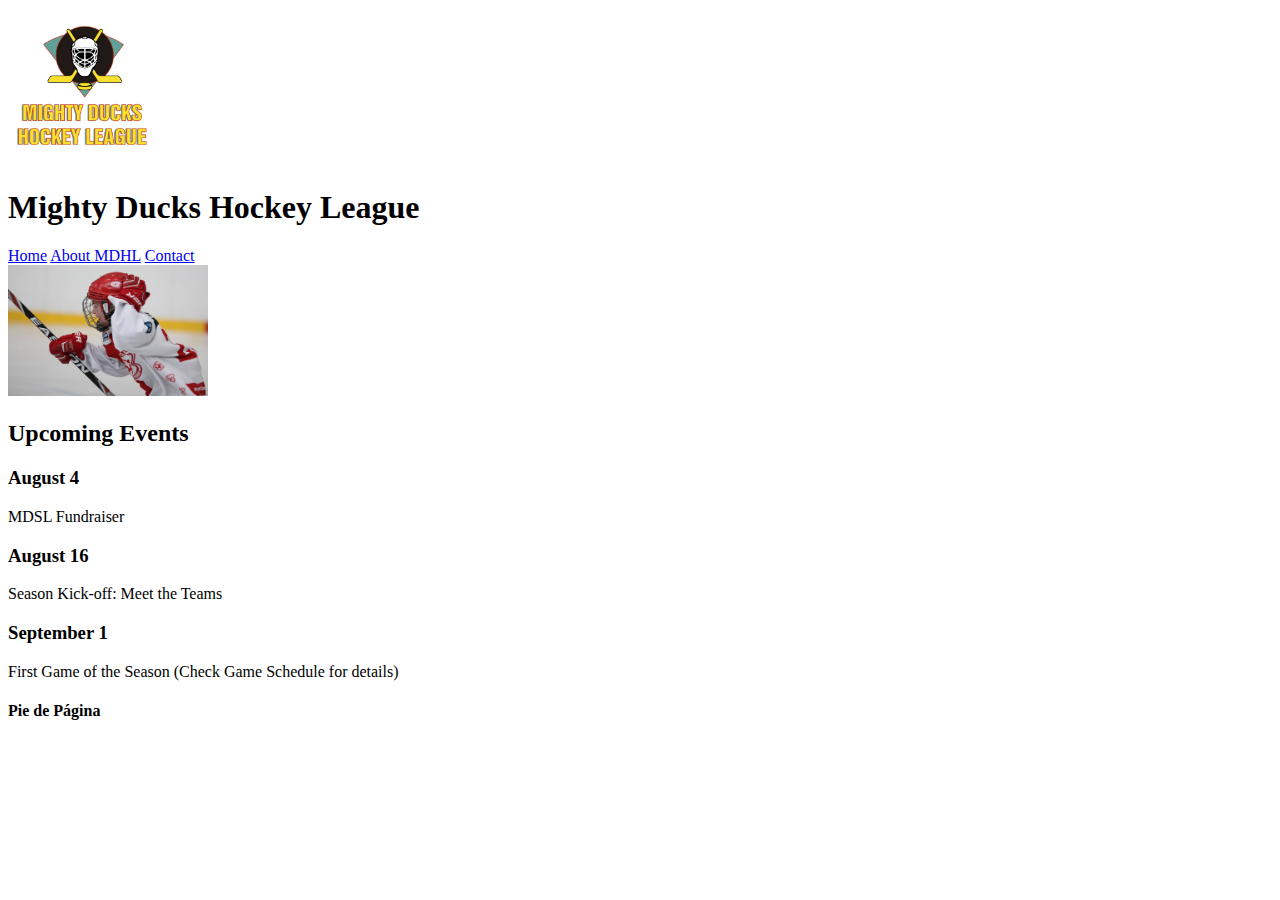
==== index.html @ 4bf77fae "primer commit" ====
<!DOCTYPE html>
<html lang="en">

<head>
    <meta charset="UTF-8">
    <meta http-equiv="X-UA-Compatible" content="IE=edge">
    <meta name="viewport" content="width=device-width, initial-scale=1.0">
    <title>Document</title>
</head>

<body>
    <header>
        <img src="assets/Logo Mighty ducks-01.png" alt="Logo" width="150px">
        <h1>Mighty Ducks Hockey League</h1>
    </header>
    <nav>
        <a href="#">Home</a>
        <a href="about.html">About MDHL</a>
        <a href="contact.html">Contact</a>
    </nav>
    <main>
        <section>
            <article>
                <img src="assets/hockey  1.jpg" alt="img1" width="200px">
                <h2>Upcoming Events</h2>

                <h3>August 4</h3>
                <p>MDSL Fundraiser</p>
                <h3>August 16</h3>
                <p>Season Kick-off: Meet the Teams</p>
                <h3>September 1</h3>
                <p>First Game of the Season (Check Game Schedule for details)</p>

            </article>
        </section>
    </main>
    <footer>
        <h4>Pie de Página</h4>
    </footer>
</body>

</html>
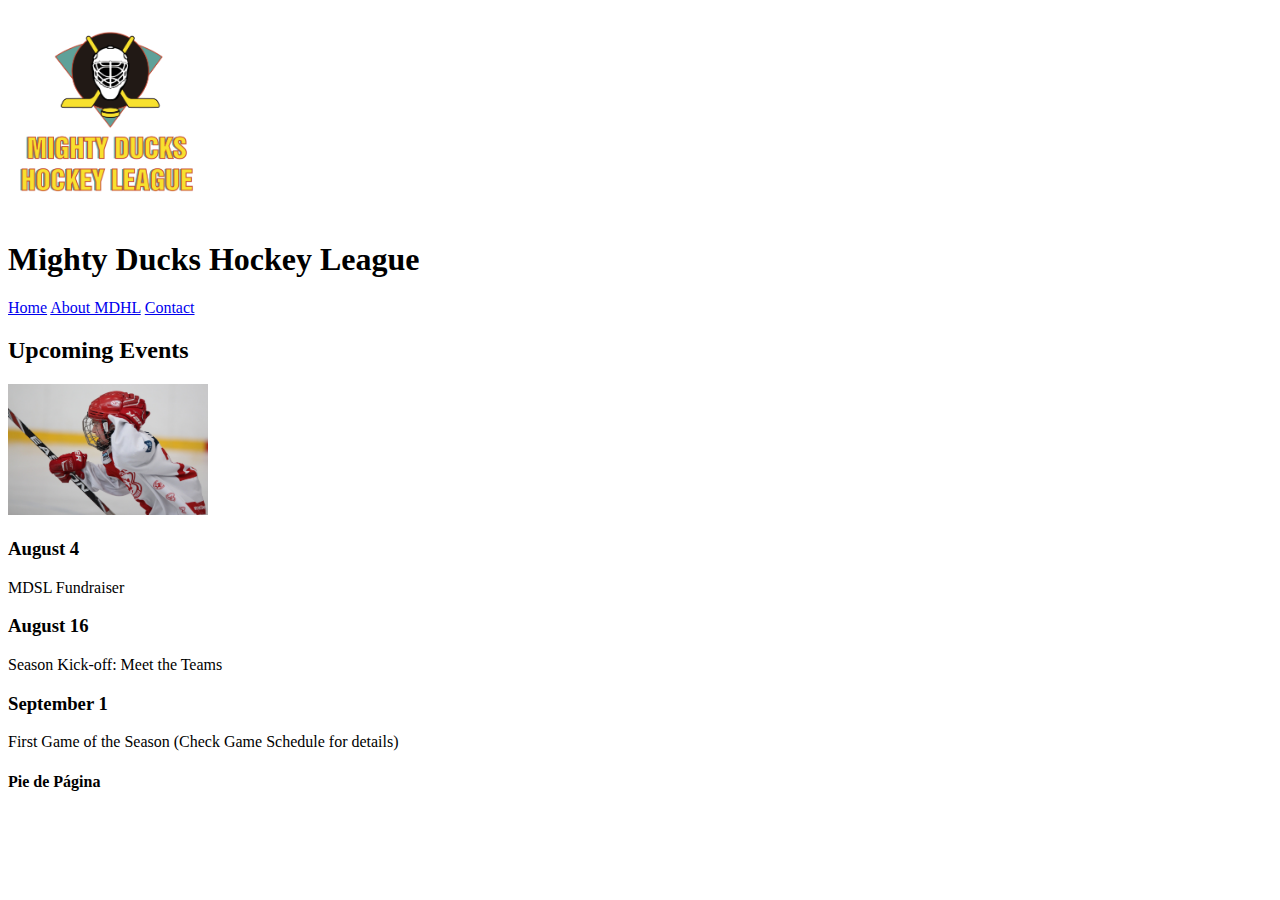
==== commit 8e384cfd: "Se corrigieron errores" ====
--- a/index.html
+++ b/index.html
@@ -5,12 +5,15 @@
     <meta charset="UTF-8">
     <meta http-equiv="X-UA-Compatible" content="IE=edge">
     <meta name="viewport" content="width=device-width, initial-scale=1.0">
-    <title>Document</title>
+    <title>Task-1</title>
+    <style>
+        img{width: 200px;}
+    </style>
 </head>
 
 <body>
     <header>
-        <img src="assets/Logo Mighty ducks-01.png" alt="Logo" width="150px">
+        <img src="assets/Logo_Mighty_ducks-01.png" alt="Logo">
         <h1>Mighty Ducks Hockey League</h1>
     </header>
     <nav>
@@ -20,9 +23,10 @@
     </nav>
     <main>
         <section>
+            <h2>Upcoming Events</h2>
             <article>
-                <img src="assets/hockey  1.jpg" alt="img1" width="200px">
-                <h2>Upcoming Events</h2>
+                <img src="assets/hockey1.jpg" alt="img1">
+                
 
                 <h3>August 4</h3>
                 <p>MDSL Fundraiser</p>
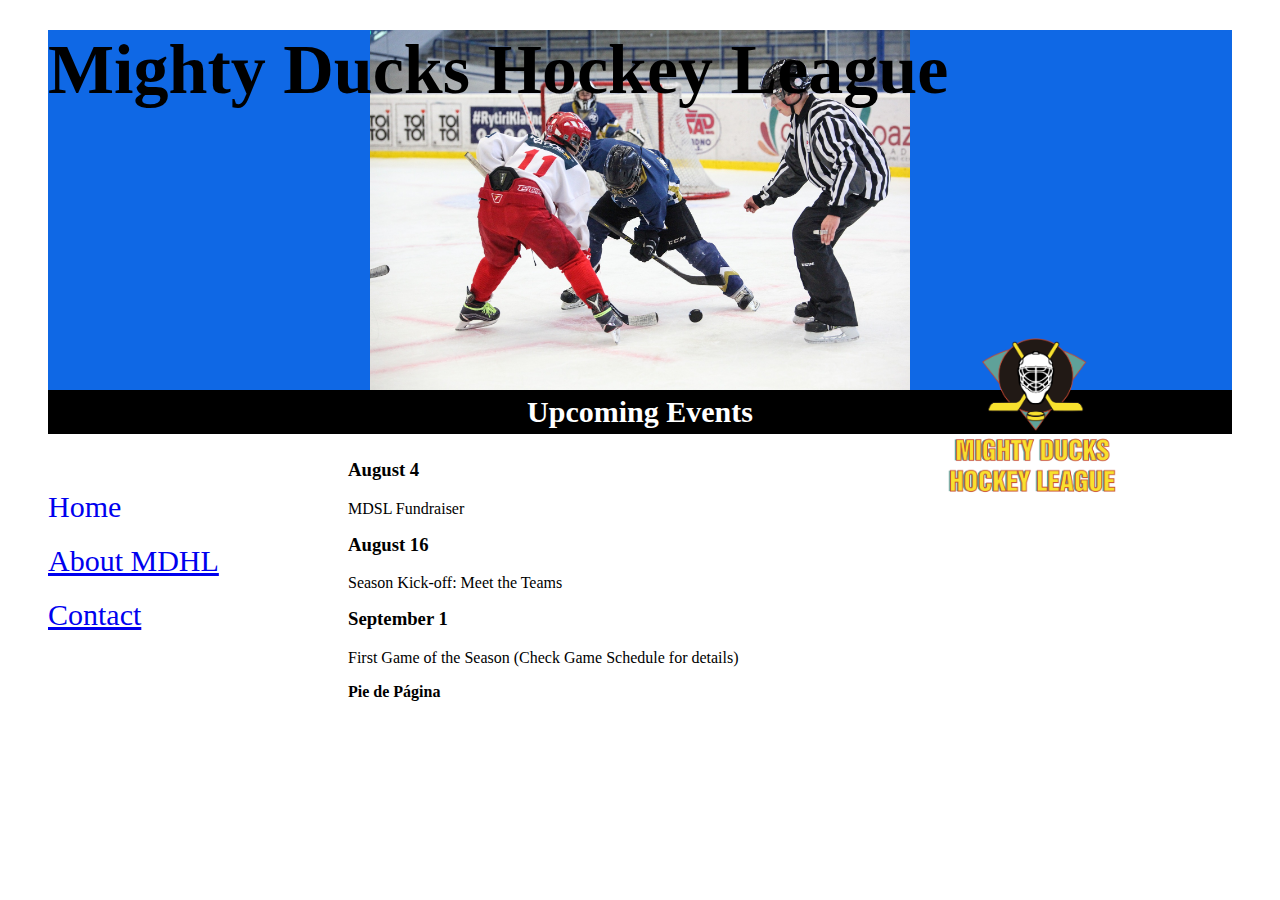
==== commit 05e8d034: "Se agrego 2 estilos css" ====
--- a/index.html
+++ b/index.html
@@ -5,29 +5,30 @@
     <meta charset="UTF-8">
     <meta http-equiv="X-UA-Compatible" content="IE=edge">
     <meta name="viewport" content="width=device-width, initial-scale=1.0">
+    <link rel="stylesheet" href="styles/style1.css">
+    <!-- <link rel="stylesheet" href="styles/style2.css"> -->
     <title>Task-1</title>
-    <style>
-        img{width: 200px;}
-    </style>
+    
 </head>
 
 <body>
     <header>
-        <img src="assets/Logo_Mighty_ducks-01.png" alt="Logo">
         <h1>Mighty Ducks Hockey League</h1>
+        <img class="fondo2" src="assets/design1_image2.jpg" alt="fondo2">
     </header>
     <nav>
-        <a href="#">Home</a>
+        <a class="active" href="#">Home</a>
         <a href="about.html">About MDHL</a>
         <a href="contact.html">Contact</a>
     </nav>
     <main>
         <section>
+            <img class="logo" src="assets/Logo_Mighty_ducks-01.png" alt="Logo">
             <h2>Upcoming Events</h2>
+            
             <article>
-                <img src="assets/hockey1.jpg" alt="img1">
+                <!-- <img src="assets/hockey1.jpg" alt="img1"> -->
                 
-
                 <h3>August 4</h3>
                 <p>MDSL Fundraiser</p>
                 <h3>August 16</h3>
--- a/styles/style1.css
+++ b/styles/style1.css
@@ -0,0 +1,57 @@
+* {
+    margin-top: 0;
+}
+body {
+    font-family: cursive;
+    padding: 30px 40px;
+}
+
+article, .div-article {
+    margin-left: 300px;
+}
+header {
+    background-image: url(../assets/design1_image1.jpg);
+    background-size: contain;
+    background-repeat: no-repeat;
+    background-position: center;
+    background-color: rgba(11, 102, 229, 0.985);
+    font-size: 35px;
+    height: 40vh;
+    margin-top: 0px;
+}
+
+h2 {
+    background-color: black;
+    color: white;
+    text-align: center;
+    font-size: 30px;
+    padding: 5px 0;
+}
+nav {
+    width: 20vw;
+    font-size: 30px;
+    position: absolute;
+    padding-top: 80px;
+}
+.logo{
+    height: 200px;
+    position: absolute;
+    right: 150px;
+    top:35%
+}
+nav>a {
+    display: block;
+    margin-top: 20px;
+}
+.active{
+    text-decoration: none;
+}
+.fondo2{
+    display: none;
+}
+p{
+    padding-right: 20px;
+}
+footer{
+    margin-left: 300px;
+}--- a/styles/style2.css
+++ b/styles/style2.css
@@ -0,0 +1,78 @@
+* {
+    margin-top: 0;
+}
+body {
+    font-family: cursive;
+    padding: 0px 20px;
+}
+header{
+    text-align: center;
+    font-size: 1.3em;
+}
+h2 {
+    background-color: whitesmoke;
+    text-align: center;
+    font-size: 2rem;
+    padding: 5px 0;
+    border: 2px solid black;
+}
+h1{
+    margin-bottom: 0;
+}
+
+.fondo2{
+    width: 65%;
+    object-fit: cover;
+    /* margin-left: 10%;     */
+}
+section{
+    position: relative;
+}
+.logo{
+    width: 250px;
+    position: absolute;
+    top:50px
+}
+
+nav{
+    position: absolute;
+    top: 60px;
+    right: 80px;
+}
+nav a{
+    font-size: 1.2rem;
+    text-decoration: none;
+    border:solid black;
+    color: white;
+    background-color: rgb(0, 136, 255);
+    text-align: center;
+    padding: 3px 0;
+    
+    display: inline-block;
+    margin: 0 5px;
+    width: 140px;
+} 
+.active{
+    font-size: 1.2rem;
+    text-decoration: none;
+    border:solid black;
+    color: white;
+    background-color: rgb(29, 184, 5);
+    text-align: center;
+    padding: 3px 0;
+    
+    display: inline-block;
+    margin: 0 5px;
+    width: 140px;
+}
+article, .div-article{
+    margin-left: 300px;
+}
+p{
+    padding-right: 20px;
+}
+footer{
+    margin-left: 300px;
+}
+
+
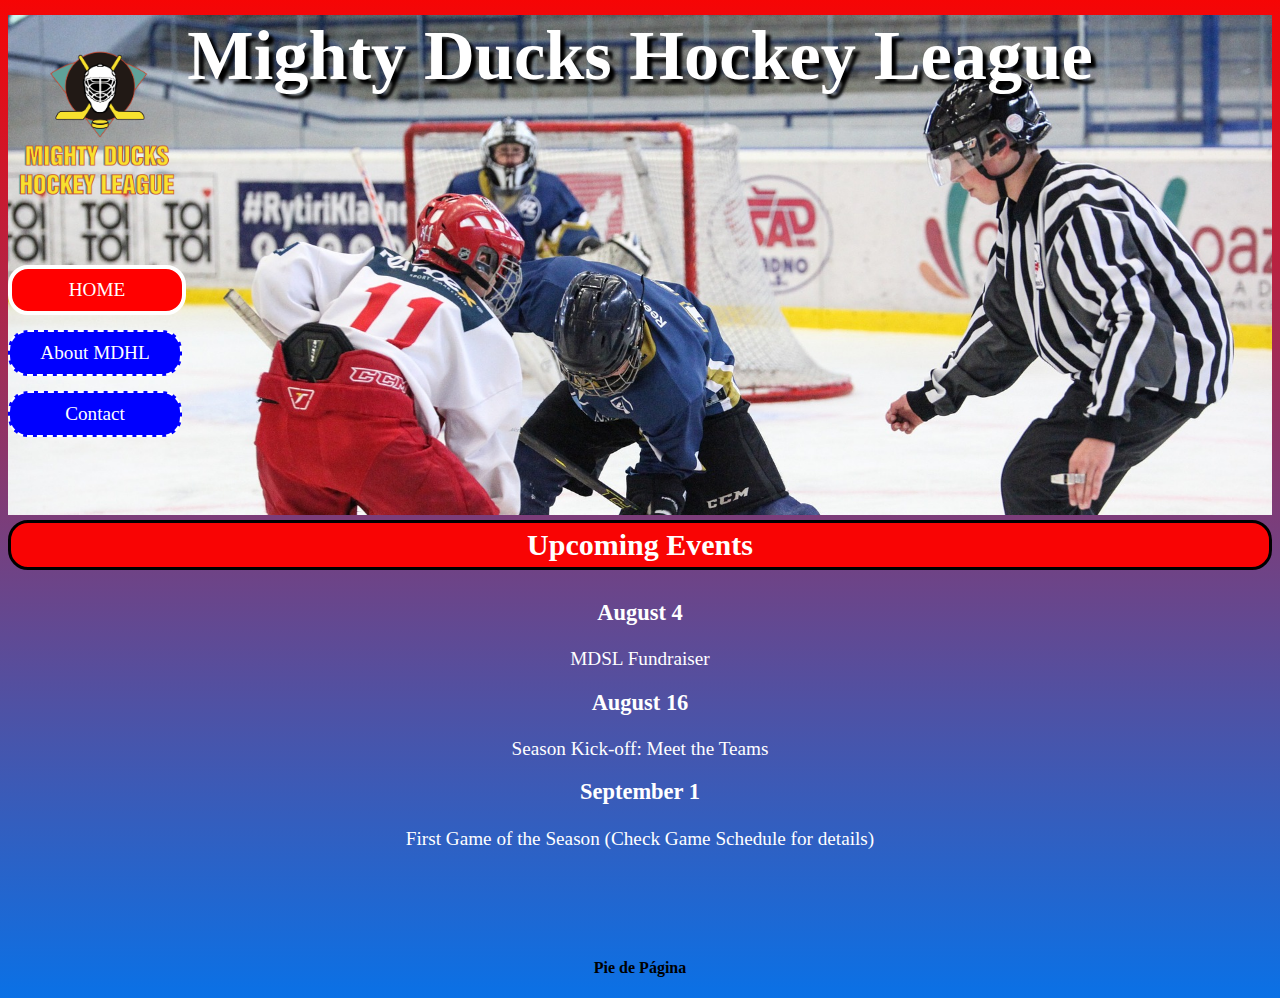
==== commit 7774d1f1: "Se agregaron los 3 estilos de CSS" ====
--- a/index.html
+++ b/index.html
@@ -5,8 +5,10 @@
     <meta charset="UTF-8">
     <meta http-equiv="X-UA-Compatible" content="IE=edge">
     <meta name="viewport" content="width=device-width, initial-scale=1.0">
-    <link rel="stylesheet" href="styles/style1.css">
+    <!-- <link rel="stylesheet" href="styles/style1.css"> -->
     <!-- <link rel="stylesheet" href="styles/style2.css"> -->
+    <link rel="stylesheet" href="styles/style3.css">
+
     <title>Task-1</title>
     
 </head>
--- a/styles/style3.css
+++ b/styles/style3.css
@@ -0,0 +1,99 @@
+* {
+    margin-top: 0;
+}
+body {
+    background: #f60505;
+    background: linear-gradient(to top, #0a71e6, #f60505);
+    background-repeat: no-repeat;
+    font-family: Georgia, 'Times New Roman', Times, serif;
+}
+.fondo2{display: none;}
+header{
+    background-image: url(../assets/design1_image1.jpg);
+    background-size: contain;
+    background-repeat: no-repeat;
+    background-position-x: center;
+    background-attachment: fixed;
+    height: 500px;
+
+    margin-top: 15px;
+    margin-bottom: 5px;
+    text-align: center;
+    font-size: 2.2em;
+    
+}
+h1{
+    color: white;
+    text-shadow: 5px 5px 3px black 
+}
+
+.logo{
+    width: 180px;
+    position: absolute;
+    top:30px;
+    transition: all 0.5s;
+}
+.logo:hover{
+    transform: scale(1.2);
+}
+nav{
+    position: absolute;
+    top: 250px;
+}
+nav a{
+    display: block;
+    width: 150px;
+    border: 2px dashed white;
+    border-radius: 20px;
+    background-color: blue;
+    color: white;
+    padding: 10px;
+    text-align: center;
+    text-decoration: none;
+    font-size: 1.2em;
+    margin-top: 15px;
+}
+
+nav a:hover{
+    box-shadow: rgb(0, 240, 248) 6px 6px 5px;
+}
+
+.active{
+    display: block;
+    width: 150px;
+    border: 4px solid white;
+    border-radius: 20px;
+    background-color: red;
+    color: white;
+    padding: 10px;
+    text-align: center;
+    text-decoration: none;
+    font-size: 1.2em;
+    margin-top: 15px;
+    text-transform: uppercase;
+}
+h2 {
+    background-color: #f90404;
+    color: white;
+    text-align: center;
+    font-size: 30px;
+    padding: 5px 0;
+    border-radius: 20px;
+    border: 3px solid black;
+}
+
+article, .div-article{
+    padding: 5px 50px 50px 50px;
+    text-align: center;
+    color: white;
+    font-size: 1.2em;
+    opacity: 1;
+}
+footer{
+    text-align: center;
+    padding-top: 40px;
+}
+
+a{
+    color: orange;
+}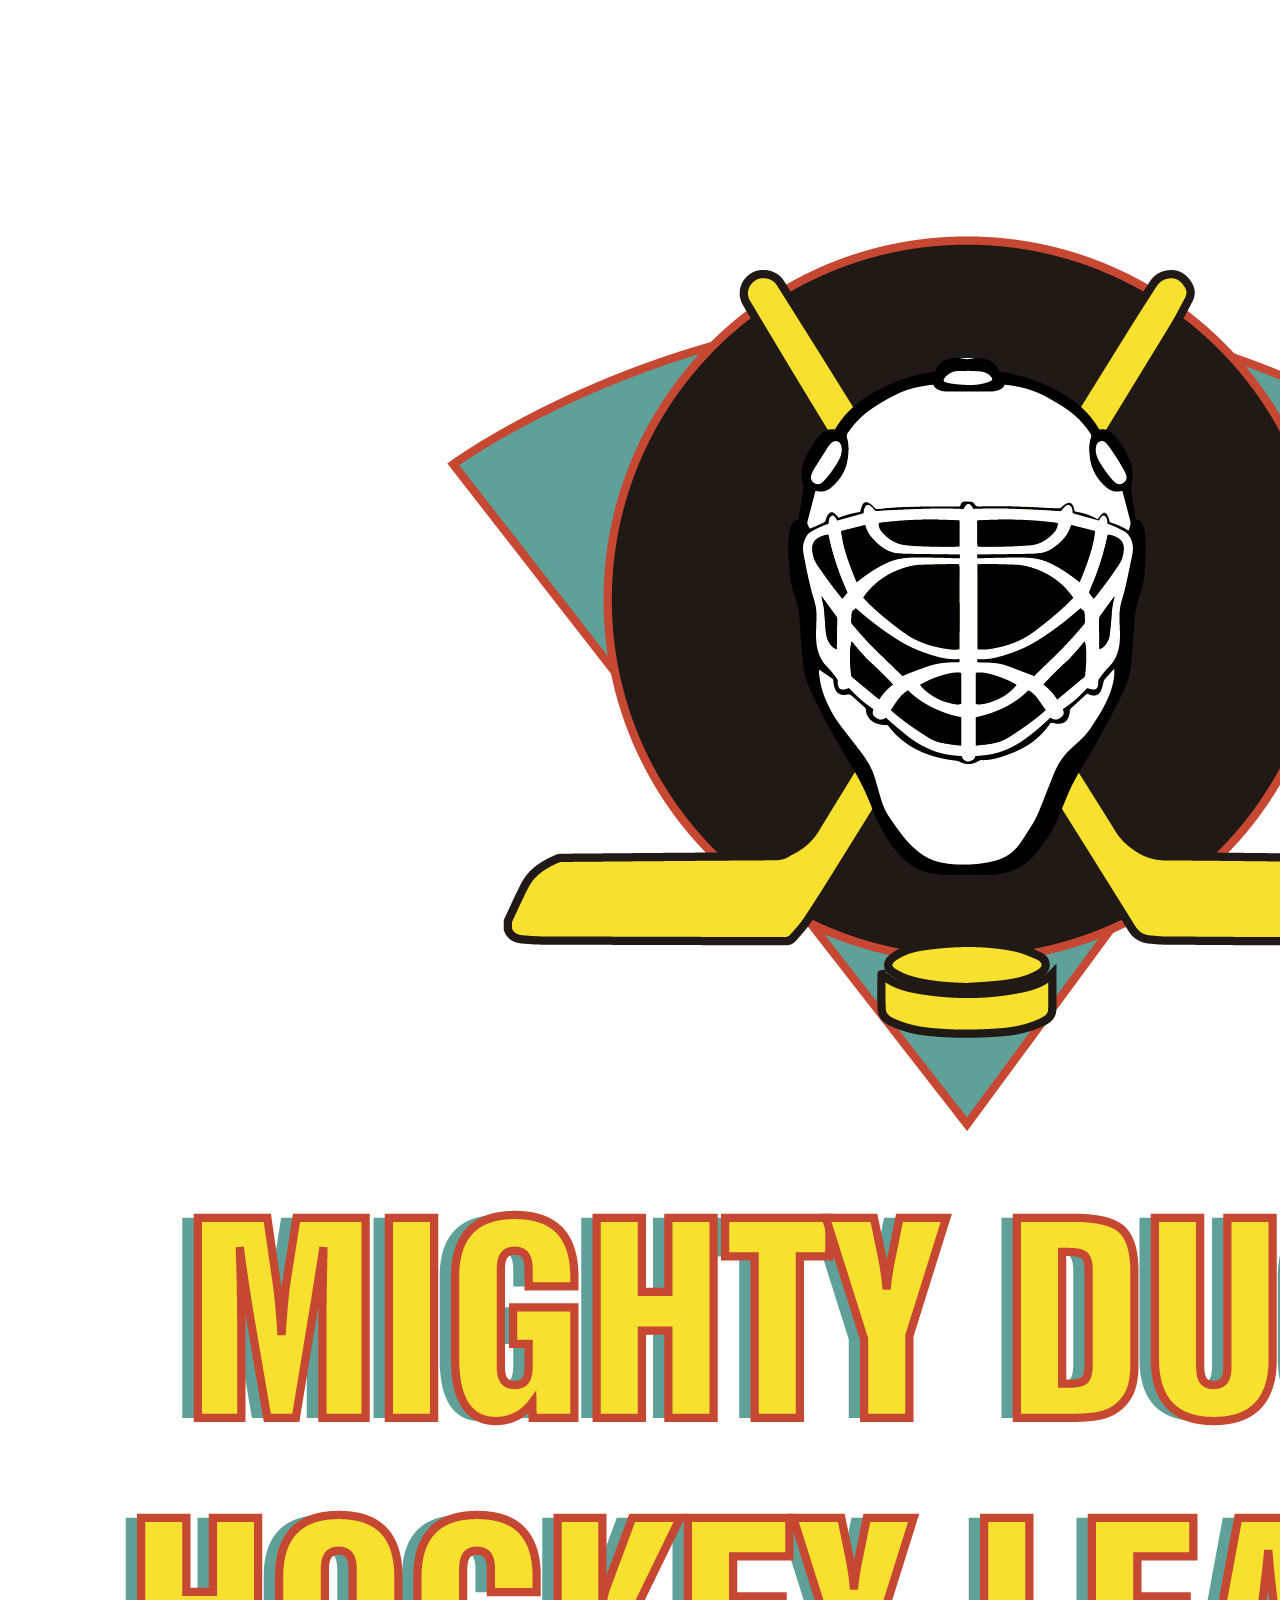
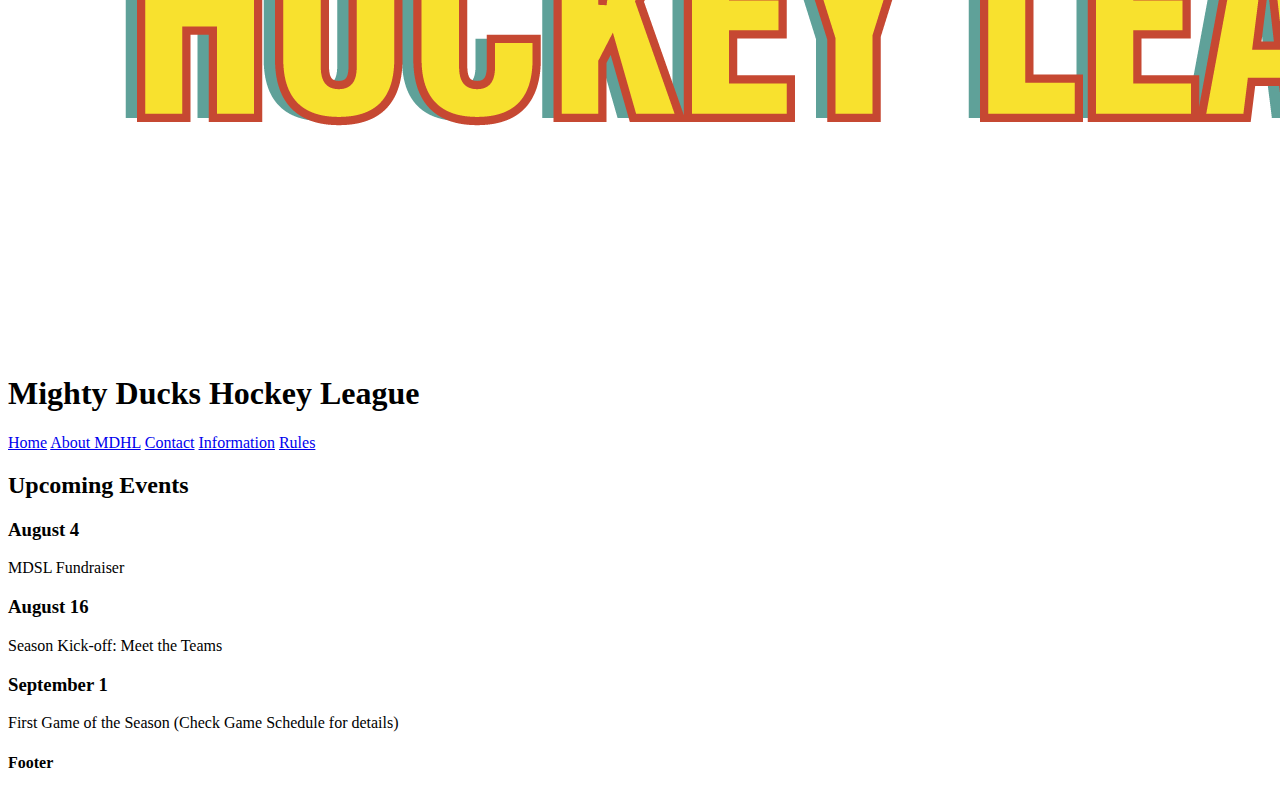
==== commit 5503df22: "Se agrego 2 nuevos HTML" ====
--- a/index.html
+++ b/index.html
@@ -5,32 +5,30 @@
     <meta charset="UTF-8">
     <meta http-equiv="X-UA-Compatible" content="IE=edge">
     <meta name="viewport" content="width=device-width, initial-scale=1.0">
-    <!-- <link rel="stylesheet" href="styles/style1.css"> -->
-    <!-- <link rel="stylesheet" href="styles/style2.css"> -->
-    <link rel="stylesheet" href="styles/style3.css">
 
+    <link rel="stylesheet" href="styles/style.css">
     <title>Task-1</title>
     
 </head>
 
 <body>
     <header>
+        <img class="logo" src="assets/Logo_Mighty_ducks-01.png" alt="Logo">
         <h1>Mighty Ducks Hockey League</h1>
-        <img class="fondo2" src="assets/design1_image2.jpg" alt="fondo2">
+        <!-- <img class="fondo2" src="assets/design1_image2.jpg" alt="fondo2"> -->
     </header>
     <nav>
         <a class="active" href="#">Home</a>
         <a href="about.html">About MDHL</a>
         <a href="contact.html">Contact</a>
+        <a href="information.html">Information</a>
+        <a href="rules.html">Rules</a>
     </nav>
     <main>
         <section>
-            <img class="logo" src="assets/Logo_Mighty_ducks-01.png" alt="Logo">
             <h2>Upcoming Events</h2>
             
             <article>
-                <!-- <img src="assets/hockey1.jpg" alt="img1"> -->
-                
                 <h3>August 4</h3>
                 <p>MDSL Fundraiser</p>
                 <h3>August 16</h3>
@@ -42,7 +40,7 @@
         </section>
     </main>
     <footer>
-        <h4>Pie de Página</h4>
+        <h4>Footer</h4>
     </footer>
 </body>
 
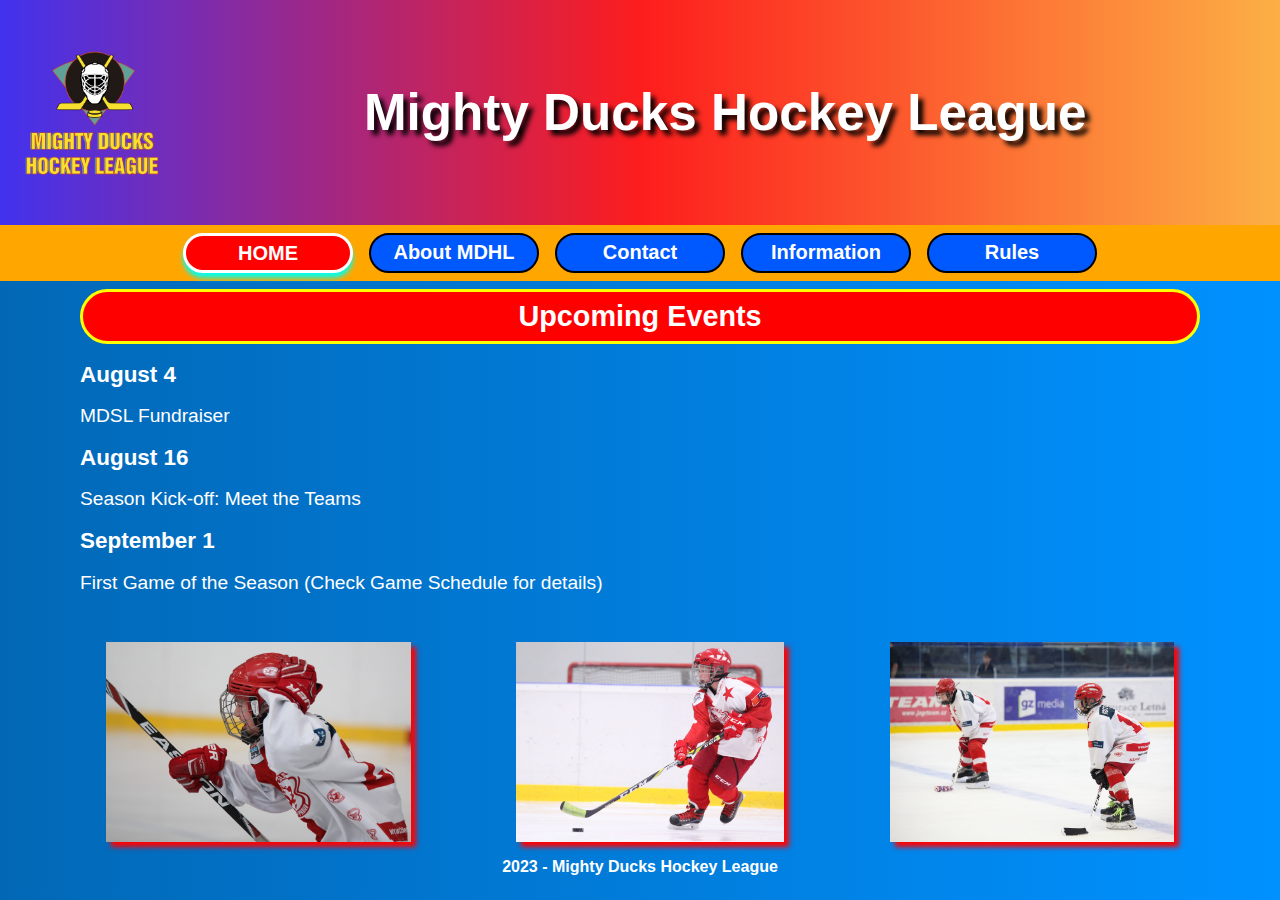
==== commit 437c10c6: "Se implemento Flex-box en CSS" ====
--- a/index.html
+++ b/index.html
@@ -5,9 +5,10 @@
     <meta charset="UTF-8">
     <meta http-equiv="X-UA-Compatible" content="IE=edge">
     <meta name="viewport" content="width=device-width, initial-scale=1.0">
+    <link rel="shortcut icon" href="assets/icono.ico" type="image/x-icon">
 
     <link rel="stylesheet" href="styles/style.css">
-    <title>Task-1</title>
+    <title>Mighty Ducks</title>
     
 </head>
 
@@ -15,7 +16,6 @@
     <header>
         <img class="logo" src="assets/Logo_Mighty_ducks-01.png" alt="Logo">
         <h1>Mighty Ducks Hockey League</h1>
-        <!-- <img class="fondo2" src="assets/design1_image2.jpg" alt="fondo2"> -->
     </header>
     <nav>
         <a class="active" href="#">Home</a>
@@ -40,7 +40,10 @@
         </section>
     </main>
     <footer>
-        <h4>Footer</h4>
+        <img src="assets/hockey1.jpg" alt="img1">
+        <img src="assets/hockey2.jpg" alt="img2">
+        <img src="assets/hockey3.jpg" alt="img3">
+        <h4>2023 - Mighty Ducks Hockey League</h4>
     </footer>
 </body>
 
--- a/styles/style.css
+++ b/styles/style.css
@@ -0,0 +1,129 @@
+* {
+    margin: 0;
+    box-sizing: border-box;
+    font-family: 'Kanit', sans-serif;
+    color: white;
+}
+
+body {
+    background-color: rgb(0, 145, 255);
+    background: linear-gradient(to left, rgb(0, 145, 255), rgb(2, 104, 182));
+    overflow-x:hidden
+}
+
+header {
+    width: 100vw;
+    height: 25vh;
+    background-color: red;
+    background: linear-gradient(to right, #4232ee, #fd1d1d, #fcb045);
+    padding: 1rem;
+    display: flex;
+    gap: 1rem;
+    justify-content: center;
+    align-items: center;
+}
+
+h1 {
+    font-size: 3.2rem;
+    flex-grow: 2;
+    text-align: center;
+    text-shadow: 5px 5px 5px black;
+}
+
+.logo {
+    height: 160px;
+}
+
+nav {
+    position: sticky;
+    top: 0;
+    width: 100vw;
+    display: flex;
+    flex-wrap: wrap;
+    justify-content: center;
+    gap: 1rem;
+    padding: 0.5rem;
+    background-color: rgb(255, 166, 0);
+}
+
+nav a {
+    width: 170px;
+    height: 40px;
+    border: 2px solid black;
+    border-radius: 1.5rem;
+    text-align: center;
+    text-decoration: none;
+    font-size: 1.25rem;
+    padding: .4rem;
+    font-weight: bold;
+    background-color: rgb(0, 89, 255);
+    transition: 0.5s;
+}
+
+.active {
+    background-color: red;
+    text-transform: uppercase;
+    border: 3px solid white;
+    box-shadow: 0px 5px 5px rgb(0, 255, 238);
+}
+
+nav a:hover {
+    transform: scale(1.2) rotate(10deg);
+    color: black;
+    border: 2px solid white;
+}
+
+section {
+    padding: 0.5rem 5rem 2rem 5rem;
+    width: 100vw;
+    font-size: 1.2rem;
+}
+
+h2 {
+    text-align: center;
+    padding: .5rem;
+    background-color: red;
+    border: 3px solid yellow;
+    border-radius: 2rem;
+}
+
+p, h3, li {
+    margin-top: 1.1rem;
+}
+
+table {
+    padding-top: 1.1rem;
+    margin: auto;
+    text-align: center;
+}
+td, th {
+    padding: .2rem 1rem;
+}
+
+li li {
+    list-style: lower-latin;
+}
+
+ul li {
+    list-style: circle;
+}
+
+footer{
+    padding: 1rem;
+    text-align: center;
+    display: flex;
+    flex-wrap: wrap;
+    justify-content: space-evenly;
+    gap: 1rem;
+}
+footer img{
+    height: 200px;
+    box-shadow: 5px 5px 5px red;
+    transition: all .5s;
+}
+footer img:hover {
+    transform: scale(1.2);
+}
+footer h4{
+    width: 100vw;
+}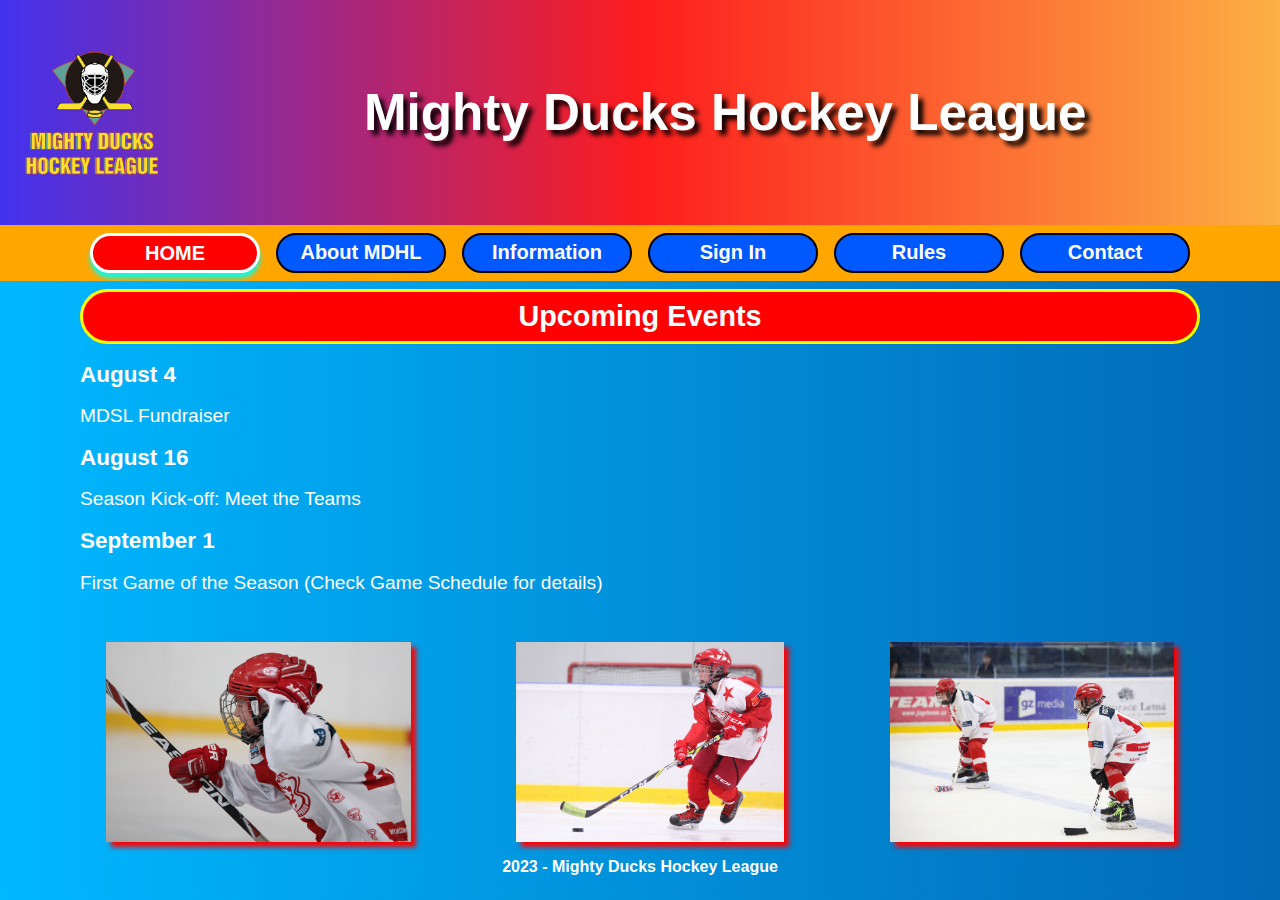
==== commit 106bcd68: "Se agrego mapas y Formulario de registro" ====
--- a/index.html
+++ b/index.html
@@ -20,9 +20,10 @@
     <nav>
         <a class="active" href="#">Home</a>
         <a href="about.html">About MDHL</a>
+        <a href="information.html">Information</a>
+        <a href="sign_in.html">Sign In</a>
+        <a href="rules.html">Rules</a>
         <a href="contact.html">Contact</a>
-        <a href="information.html">Information</a>
-        <a href="rules.html">Rules</a>
     </nav>
     <main>
         <section>
--- a/styles/style.css
+++ b/styles/style.css
@@ -3,11 +3,12 @@
     box-sizing: border-box;
     font-family: 'Kanit', sans-serif;
     color: white;
+    /* scroll-behavior: smooth; */
 }
 
 body {
     background-color: rgb(0, 145, 255);
-    background: linear-gradient(to left, rgb(0, 145, 255), rgb(2, 104, 182));
+    background: linear-gradient(to right, rgb(0, 184, 255), rgb(2, 104, 182));
     overflow-x:hidden
 }
 
@@ -95,6 +96,7 @@
     padding-top: 1.1rem;
     margin: auto;
     text-align: center;
+    margin-bottom: 1rem;
 }
 td, th {
     padding: .2rem 1rem;
@@ -126,4 +128,72 @@
 }
 footer h4{
     width: 100vw;
-}+}
+
+#maps{
+    display: flex;
+    flex-wrap: wrap;
+    gap: 2rem;
+    justify-content: space-evenly;
+    align-items: center;
+    text-align: center;
+}
+iframe{
+    border-radius: 0 3rem ;
+    border: 5px inset red;
+    margin-top: 0.5rem;
+    box-shadow: 10px 10px 10px black;
+    transition: 0.4s;
+}
+iframe:hover{
+    transform: scale(1.3);
+    border: 5px inset blue;
+}
+
+form{
+    background: #b0bad4; 
+    background: linear-gradient(to right, #D7DDE8, #757F9A);
+
+    display: flex;
+    flex-wrap: wrap;
+    justify-content: center;
+    
+    width: 90%;
+    margin: 1rem auto;
+    padding: 3rem;
+    border-radius: 5rem;
+    border: 10px outset grey;
+}
+fieldset{
+    width: 90%;
+    border: transparent;
+}
+label, input, legend, form p, form h3{
+    color: black;
+}
+legend{
+    font-weight: bold;
+}
+fieldset{
+    display: flex;
+    flex-wrap: wrap;
+    gap: 0.7rem;
+    margin-top: 0.4rem;
+}
+label{
+    width: 40%;
+    flex-grow: 1;
+}
+
+.label_inline{
+    display: inline;
+}
+button{
+    background-color: rgb(3, 150, 3);
+    font-size: 1.5rem;
+    font-weight: bold;
+    border-radius: 1rem;
+    padding: .5rem 2rem;
+    border: 5px ridge green;
+}
+
